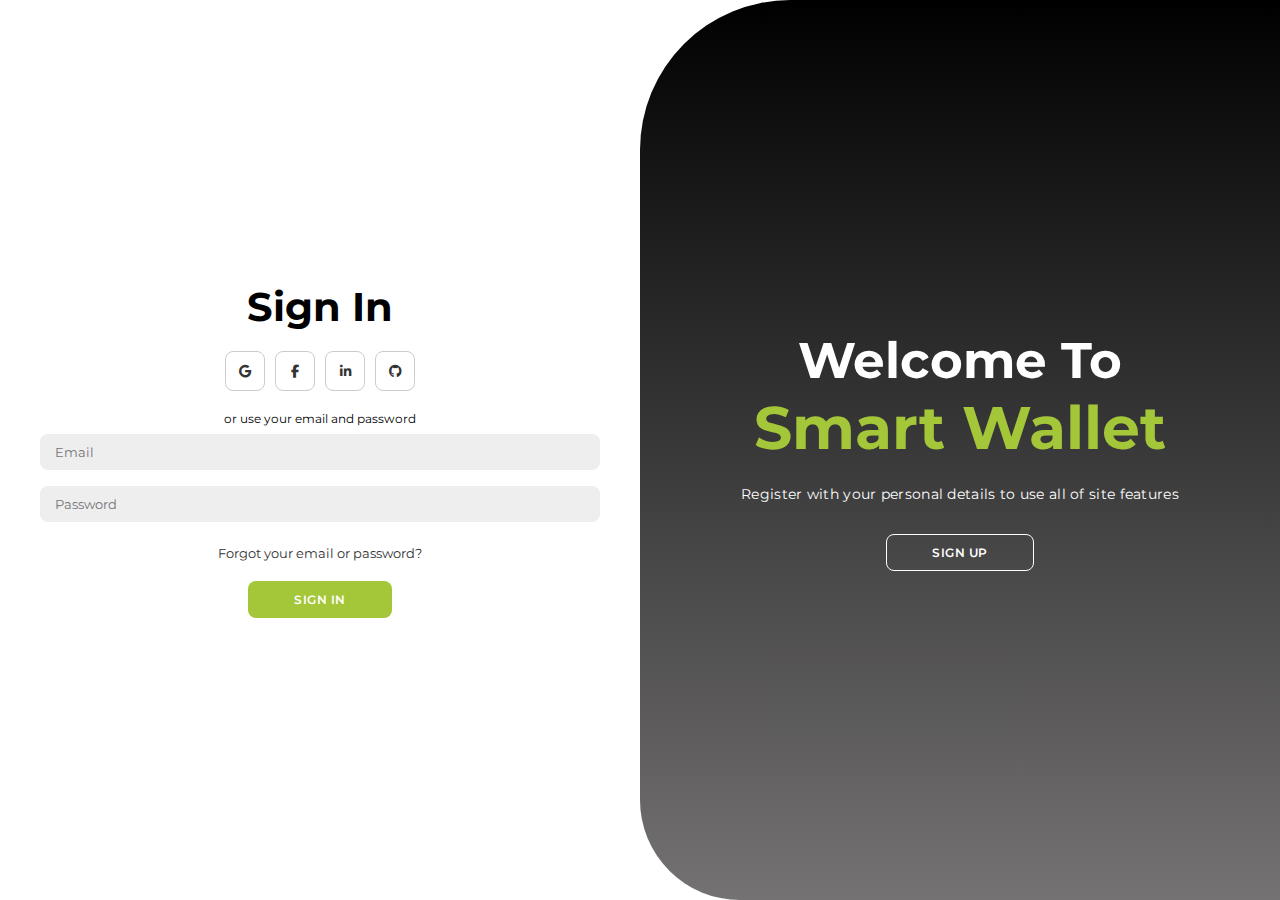
==== index.html @ 1b166d0b "Login Page" ====
<!DOCTYPE html>
<html lang="en">
<head>
    <meta charset="UTF-8">
    <meta name="viewport" content="width=device-width, initial-scale=1.0">
    <title>Smart Wallet</title>
    <link rel="stylesheet" href="https://cdnjs.cloudflare.com/ajax/libs/font-awesome/6.4.2/css/all.min.css">
    <link rel="stylesheet" href="./css/style.css">
</head>
<body>
    
    <div class="container" id="container">
        <div class="form-container sign-up">
            <form >
                <h1>Create Account</h1>
                <div class="social-icons">
                    <a href="#" class="icon">
                        <i class="fa-brands fa-google"></i>
                    </a>
                    <a href="#" class="icon">
                        <i class="fa-brands fa-facebook-f"></i>
                    </a>
                    <a href="#" class="icon">
                        <i class="fa-brands fa-linkedin-in"></i>
                    </a>
                    <a href="#" class="icon">
                        <i class="fa-brands fa-github"></i>
                    </a>
                </div>
                <span>or use your email for registration</span>
                <input type="text" 
                placeholder="Name">
                <input type="email" 
                placeholder="Email">
                <input type="password" 
                placeholder="Password">
                <a href="main.html"><button>Sign Up</button></a>
            </form>
        </div>
        <div class="form-container sign-in">
            <form >
                <h1 style="font-size: 40px;">Sign In</h1>
                <div class="social-icons">
                    <a href="#" class="icon">
                        <i class="fa-brands fa-google"></i>
                    </a>
                    <a href="#" class="icon">
                        <i class="fa-brands fa-facebook-f"></i>
                    </a>
                    <a href="#" class="icon">
                        <i class="fa-brands fa-linkedin-in"></i>
                    </a>
                    <a href="#" class="icon">
                        <i class="fa-brands fa-github"></i>
                    </a>
                </div>
                <span>or use your email and password</span>
                <input type="email" 
                placeholder="Email">
                <input type="password" 
                placeholder="Password">
                <a href="">Forgot your email or password?</a>
                <button>Sign in</button>
            </form>
        </div>
        <div class="toggle-container">
            <div class="toggle">
                <div class="toggle-panel toggle-left">
                    <h1 style="color: #A4C639; font-size: 60px;">Welcome Back!</h1>
                    <p>Enter your personal details to use all of site features</p>
                    <button class="hidden" id="login">Sign In</button>
                </div>
                <div class="toggle-panel toggle-right">
                    <h1>Welcome To</h1>
                    <h1 style="color: #A4C639; font-size: 60px;"> Smart Wallet</h1>
                    <p>Register with your personal details to use all of site features</p>
                    <button class="hidden" id="register">Sign Up</button>
                </div>
            </div>
        </div>
    </div>


    <script src="./js/script.js"></script>
</body>
</html>
---- css/style.css ----
@import url('https://fonts.googleapis.com/css2?family=Montserrat:wght@300;400;500;600;700&display=swap');

*{
    margin: 0;
    padding: 0;
    box-sizing: border-box;
    font-family: 'Montserrat', sans-serif;
}

body{
    background-color: #c9d6ff;
    background: linear-gradient(to right, #e2e2e2, #c9d6ff);
    display: flex;
    align-items: center;
    justify-content: center;
    flex-direction: column;
    height: 100vh;
}

.container{
    background-color: #fff;
    box-shadow: 0 5px 15px rgba(0, 0, 0, 0.35);
    position: relative;
    overflow: hidden;
    width: 1600px;
    height: 900px;
    max-width: 100%;
    min-height: 480px;
}

.container p{
    font-size: 14px;
    line-height: 20px;
    letter-spacing: 0.3px;
    margin: 20px 0;
}

.container span{
    font-size: 12px;
}

.container a{
    color: #333;
    font-size: 13px;
    text-decoration: none;
    margin: 15px 0 10px;
}

.container button{
    background-color: #A4C639;
    color: #fff;
    font-size: 12px;
    padding: 10px 45px;
    border: 1px solid transparent;
    border-radius: 8px;
    font-weight: 600;
    letter-spacing: 0.5px;
    text-transform: uppercase;
    margin-top: 10px;
    cursor: pointer;
}

.container button.hidden{
    background-color: transparent;
    border-color: #fff;
}

.container form{
    background-color: #fff;
    display: flex;
    align-items: center;
    justify-content: center;
    flex-direction: column;
    padding: 0 40px;
    height: 100%;
}

.container input{
    background-color: #eee;
    border: none;
    margin: 8px 0;
    padding: 10px 15px;
    font-size: 13px;
    border-radius: 8px;
    width: 100%;
    outline: none;
}

.form-container{
    position: absolute;
    top: 0;
    height: 100%;
    transition: all 0.6s ease-in-out;
}

.sign-in{
    left: 0;
    width: 50%;
    z-index: 2;
}

.container.active .sign-in{
    transform: translateX(100%);
}

.sign-up{
    left: 0;
    width: 50%;
    opacity: 0;
    z-index: 1;
}


.container.active .sign-up{
    transform: translateX(100%);
    opacity: 1;
    z-index: 5;
    animation: move 0.6s;
}

@keyframes move{
    0%, 49.99%{
        opacity: 0;
        z-index: 1;
    }
    50%, 100%{
        opacity: 1;
        z-index: 5;
    }
}

.social-icons{
    margin: 20px 0;
}

.social-icons a{
    border: 1px solid #ccc;
    border-radius: 20%;
    display: inline-flex;
    justify-content: center;
    align-items: center;
    margin: 0 3px;
    width: 40px;
    height: 40px;
}

.toggle-container{
    position: absolute;
    top: 0;
    left: 50%;
    width: 50%;
    height: 100%;
    overflow: hidden;
    transition: all 0.6s ease-in-out;
    border-radius: 150px 0 0 100px;
    z-index: 1000;
}

.container.active .toggle-container{
    transform: translateX(-100%);
    border-radius: 0 150px 100px 0;
}

.toggle{
    background-color: #000000;
    height: 100%;
    background: linear-gradient(to bottom, #000000, #747272);
    color: #fff;
    position: relative;
    left: -100%;
    height: 100%;
    width: 200%;
    transform: translateX(0);
    transition: all 0.6s ease-in-out;
}

.container.active .toggle{
    transform: translateX(50%);
}

.toggle-panel{
    position: absolute;
    width: 50%;
    height: 100%;
    display: flex;
    align-items: center;
    justify-content: center;
    flex-direction: column;
    padding: 0 30px;
    text-align: center;
    top: 0;
    transform: translateX(0);
    transition: all 0.6s ease-in-out;
}

.toggle-left{
    transform: translateX(-200%);
}

.container.active .toggle-left{
    transform: translateX(0);
}

.toggle-right{
    right: 0;
    transform: translateX(0);
}

.toggle-right h1 {
    font-size: 50px;
}

.container.active .toggle-right{
    transform: translateX(200%);
}


/* ADAPTIVE  for mobile devices */

@media only screen and (min-width: 320px) and (max-width: 767px) {
    .container {
        background-color: #fff;
        border-radius: 30px;
        box-shadow: 0 5px 15px rgba(0, 0, 0, 0.35);
        position: center;
        overflow: hidden;
        width: 330px;
        max-width: 100%;
        min-height: 500px;
    }
    .social-icons a {
        font-size: 10px;
        border-radius: 30%;
        margin: 1px 3px 3px;
        justify-content: center;
        width: 30px;
        height: 30px;
    }
    .toggle-container{
        position: absolute;
        top: 0;
        left: 50%;
        width: 50%;
        height: 100%;
        overflow: hidden;
        transition: all 0.6s ease-in-out;
        border-radius: 75px 0 0 50px;
        z-index: 500;
    }
    h1 {
        font-size: 20px;
    }
    .span{
        font-size: 3px;
    }
    a {
        font-size: 5px;
    }
    .container form {
        font-size: 15px;
    }
    .container input {
        border: none;
        margin: 8px 0;
        padding: 10px 15px;
        font-size: 10px;
        border-radius: 8px;
        width: 120%;
        outline: none;
    }
    .container button{
        background-color: #f12711;
        color: #fff;
        font-size: 11px;
        padding: 5px 25px;
        border: 1px solid transparent;
        border-radius: 8px;
        font-weight: 600;
        letter-spacing: 0.5px;
        text-transform: uppercase;
        margin-top: 15px;
        cursor: pointer;
    }
    .sign-in{
        left: 0;
        width: 50%;
        z-index: 1;
    }
    .sign-up{
        left: 0;
        width: 50%;
        opacity: 0;
        z-index: 1;
    }
}
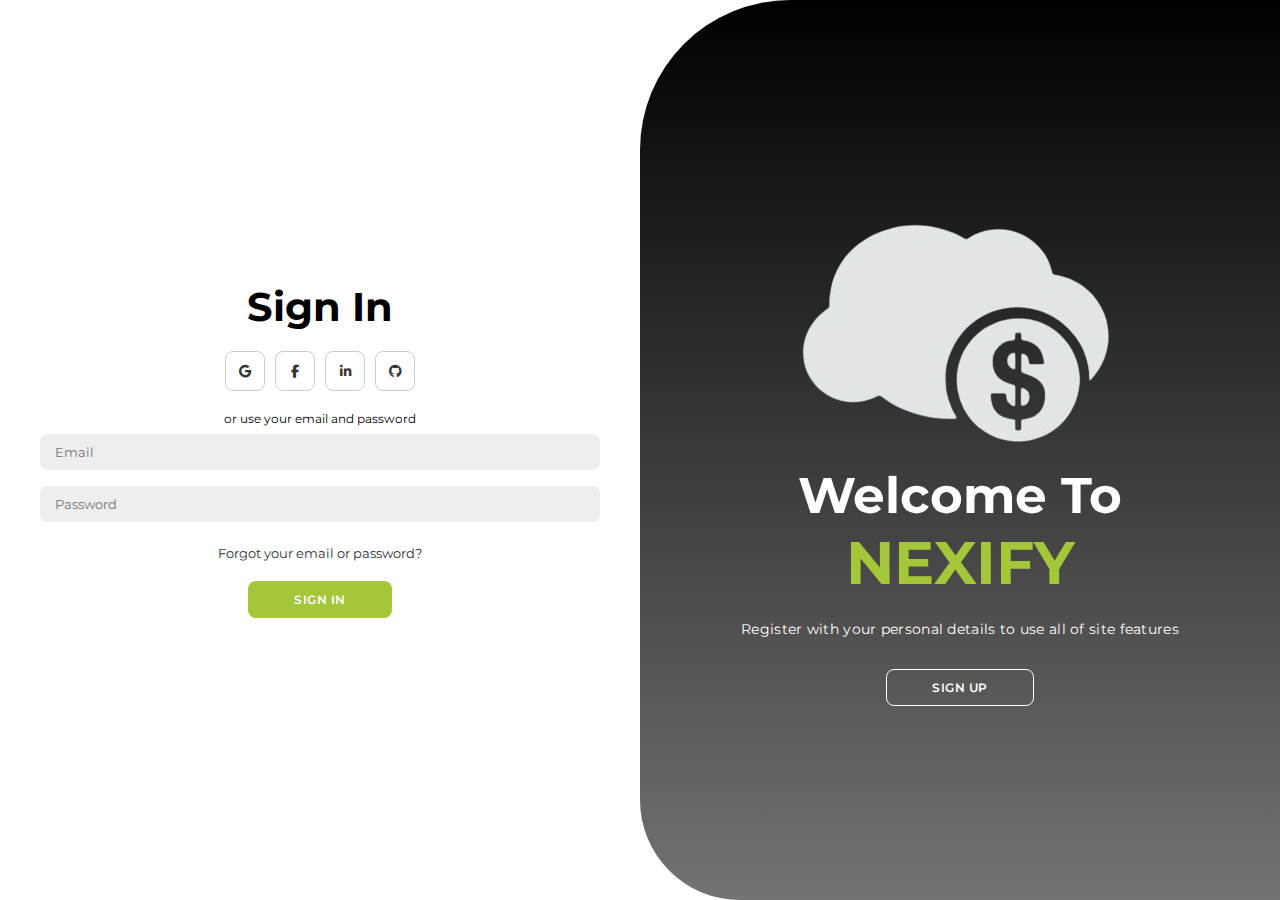
==== commit 0a840129: "11.00 am" ====
--- a/index.html
+++ b/index.html
@@ -3,7 +3,7 @@
 <head>
     <meta charset="UTF-8">
     <meta name="viewport" content="width=device-width, initial-scale=1.0">
-    <title>Smart Wallet</title>
+    <title>NEXIFY</title>
     <link rel="stylesheet" href="https://cdnjs.cloudflare.com/ajax/libs/font-awesome/6.4.2/css/all.min.css">
     <link rel="stylesheet" href="./css/style.css">
 </head>
@@ -34,7 +34,7 @@
                 placeholder="Email">
                 <input type="password" 
                 placeholder="Password">
-                <a href="main.html"><button>Sign Up</button></a>
+                <a href="Questions/q1.html" class="button">Sign Up</a>
             </form>
         </div>
         <div class="form-container sign-in">
@@ -71,8 +71,9 @@
                     <button class="hidden" id="login">Sign In</button>
                 </div>
                 <div class="toggle-panel toggle-right">
+                    <img src="nexify.png">
                     <h1>Welcome To</h1>
-                    <h1 style="color: #A4C639; font-size: 60px;"> Smart Wallet</h1>
+                    <h1 style="color: #A4C639; font-size: 60px;">NEXIFY</h1>
                     <p>Register with your personal details to use all of site features</p>
                     <button class="hidden" id="register">Sign Up</button>
                 </div>
--- a/css/style.css
+++ b/css/style.css
@@ -60,6 +60,20 @@
     cursor: pointer;
 }
 
+.button{
+    background-color: #A4C639;
+    color: #fff;
+    font-size: 12px;
+    padding: 10px 45px;
+    border: 1px solid transparent;
+    border-radius: 8px;
+    font-weight: 600;
+    letter-spacing: 0.5px;
+    text-transform: uppercase;
+    margin-top: 10px;
+    cursor: pointer;
+}
+
 .container button.hidden{
     background-color: transparent;
     border-color: #fff;
